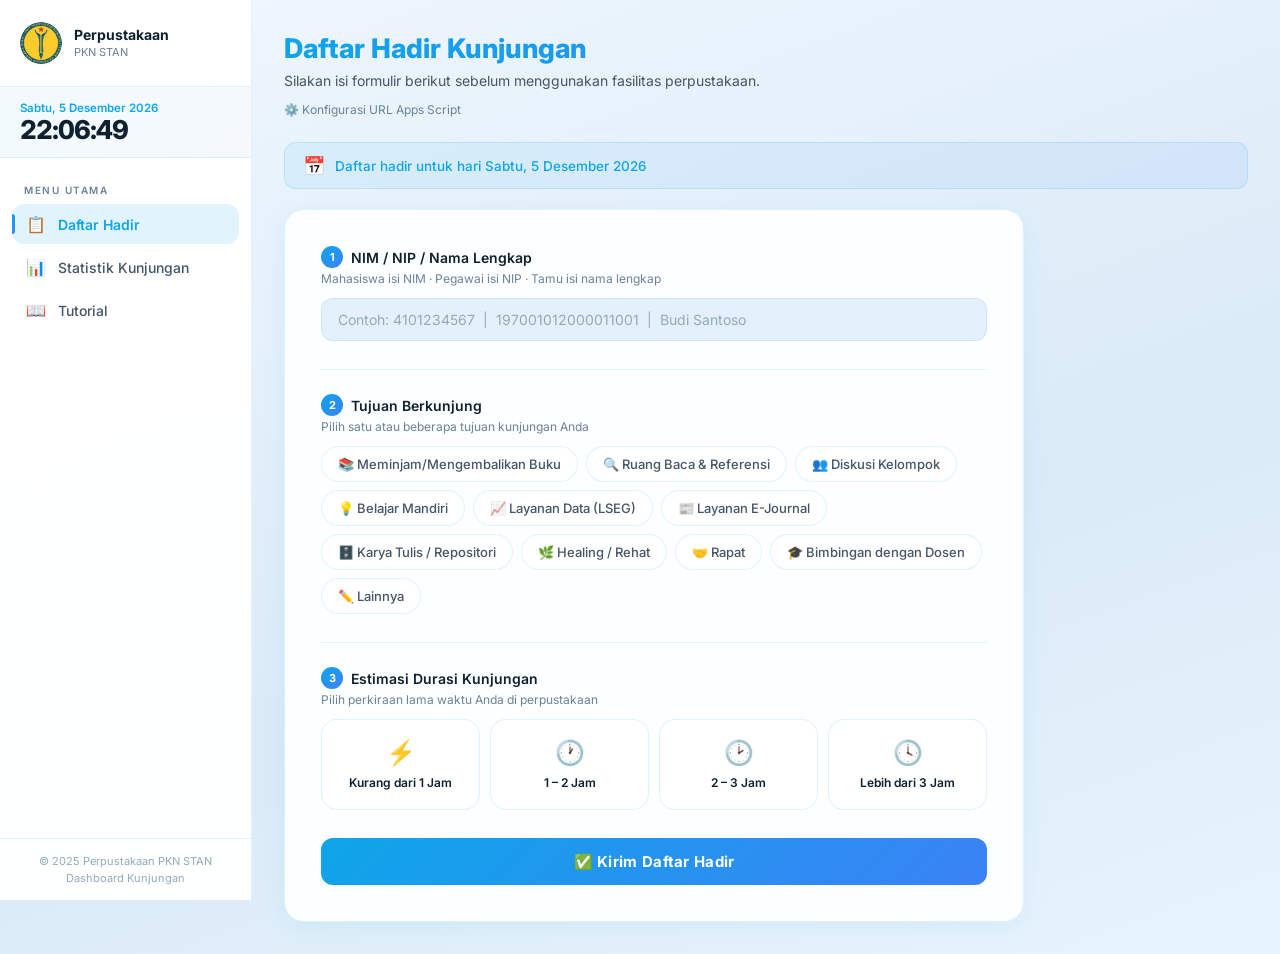
==== daftar-hadir.html @ 952fed18 "Add files via upload" ====
<!DOCTYPE html>
<html lang="id">
<head>
  <meta charset="UTF-8">
  <meta name="viewport" content="width=device-width, initial-scale=1.0">
  <meta name="description" content="Form daftar hadir kunjungan Perpustakaan PKN STAN — isi identitas dan tujuan kunjungan Anda.">
  <title>Daftar Hadir — Perpustakaan PKN STAN</title>
  <link rel="stylesheet" href="css/style.css">
  <style>
    /* Extra inline tweaks */
    .form-divider {
      border: none;
      border-top: 1px solid var(--border-color);
      margin: 0 0 24px;
    }
    .section-number {
      display: inline-flex;
      align-items: center;
      justify-content: center;
      width: 22px; height: 22px;
      background: var(--gradient-primary);
      color: white; border-radius: 50%;
      font-size: 11px; font-weight: 700;
      margin-right: 8px; flex-shrink: 0;
    }
    .form-label-row {
      display: flex;
      align-items: center;
      margin-bottom: 3px;
    }
  </style>
</head>
<body>
<div class="app-layout">

  <!-- Mobile Menu -->
  <button class="mobile-menu-btn" id="mobile-menu-btn" aria-label="Buka menu">
    <svg viewBox="0 0 24 24" width="22" height="22" stroke="currentColor" stroke-width="2" fill="none">
      <line x1="3" y1="12" x2="21" y2="12"/>
      <line x1="3" y1="6"  x2="21" y2="6"/>
      <line x1="3" y1="18" x2="21" y2="18"/>
    </svg>
  </button>
  <div class="mobile-overlay" id="mobile-overlay"></div>

  <!-- Sidebar -->
  <aside class="sidebar" id="sidebar">
    <div class="sidebar-header">
      <div class="sidebar-brand">
        <div class="brand-icon" style="background:none;box-shadow:none;padding:0;overflow:hidden;">
          <img src="logo-perpus.png" alt="Logo Perpustakaan PKN STAN" style="width:42px;height:42px;object-fit:contain;border-radius:50%;">
        </div>
        <div class="brand-text">
          <span class="brand-title">Perpustakaan</span>
          <span class="brand-subtitle">PKN STAN</span>
        </div>
      </div>
    </div>

    <!-- Live clock -->
    <div class="sidebar-datetime">
      <div class="sidebar-date" id="current-date">Memuat...</div>
      <div class="sidebar-time" id="current-time">--:--:--</div>
    </div>

    <nav class="sidebar-nav">
      <div class="nav-section-label">Menu Utama</div>
      <a href="daftar-hadir.html" class="nav-item active">
        <span class="nav-icon">📋</span>
        <span>Daftar Hadir</span>
      </a>
      <a href="statistik.html" class="nav-item">
        <span class="nav-icon">📊</span>
        <span>Statistik Kunjungan</span>
      </a>
      <a href="tutorial.html" class="nav-item">
        <span class="nav-icon">📖</span>
        <span>Tutorial</span>
      </a>
    </nav>

    <div class="sidebar-footer">
      <div class="sidebar-footer-text">
        © 2025 Perpustakaan PKN STAN<br>Dashboard Kunjungan
      </div>
    </div>
  </aside>

  <!-- Main Content -->
  <main class="main-content">

    <!-- Page Header -->
    <div class="page-header">
      <h1>Daftar Hadir Kunjungan</h1>
      <p class="page-description">Silakan isi formulir berikut sebelum menggunakan fasilitas perpustakaan.</p>
      <button onclick="toggleConfig()" id="config-toggle-btn"
        style="background:none;border:none;font-size:12px;cursor:pointer;color:var(--text-muted);
               display:inline-flex;align-items:center;gap:4px;margin-top:10px;
               font-family:'Inter',sans-serif;padding:0;transition:color 0.15s;">
        ⚙️ Konfigurasi URL Apps Script
      </button>
    </div>

    <!-- Config Panel (hidden by default) -->
    <div class="config-panel" id="config-panel" style="display:none;">
      <div class="config-title">⚙️ Konfigurasi Apps Script URL</div>
      <div class="config-input-group">
        <input type="text" id="script-url-input"
               placeholder="Tempel URL deployment Google Apps Script di sini...">
        <button class="config-btn" id="save-url-btn">Simpan & Aktifkan</button>
      </div>
      <div class="config-hint">
        Masukkan URL deployment Google Apps Script agar data daftar hadir tersimpan ke Google Sheets.
        Lihat <a href="tutorial.html">tutorial</a> untuk panduan langkah demi langkah.
      </div>
    </div>

    <!-- Alert Box -->
    <div id="alert-box" style="display:none;margin-bottom:18px;"></div>

    <!-- Date Banner -->
    <div class="date-banner" id="date-banner">
      <span style="font-size:18px;">📅</span>
      <span id="date-banner-text">Memuat tanggal...</span>
    </div>

    <!-- Form Card -->
    <div class="form-card" id="form-card">

      <!-- ── Bagian 1: Identitas ── -->
      <div class="form-section">
        <div class="form-label-row">
          <span class="section-number">1</span>
          <label class="form-label" for="nama-input" style="margin-bottom:0;">
            NIM / NIP / Nama Lengkap
          </label>
        </div>
        <span class="form-label-hint">
          Mahasiswa isi NIM · Pegawai isi NIP · Tamu isi nama lengkap
        </span>
        <input
          type="text"
          id="nama-input"
          class="form-input"
          placeholder="Contoh: 4101234567 &nbsp;|&nbsp; 197001012000011001 &nbsp;|&nbsp; Budi Santoso"
          autocomplete="off"
          spellcheck="false"
        >
        <!-- Category preview badge -->
        <div id="category-preview" style="margin-top:8px;display:none;">
          <span id="category-badge" style="
            display:inline-flex;align-items:center;gap:5px;
            padding:4px 12px;border-radius:20px;font-size:12px;font-weight:600;">
          </span>
        </div>
      </div>

      <hr class="form-divider">

      <!-- ── Bagian 2: Tujuan ── -->
      <div class="form-section">
        <div class="form-label-row">
          <span class="section-number">2</span>
          <label class="form-label" style="margin-bottom:0;">Tujuan Berkunjung</label>
        </div>
        <span class="form-label-hint">Pilih satu atau beberapa tujuan kunjungan Anda</span>

        <div class="purpose-grid" id="purpose-grid">
          <label class="purpose-chip">
            <input type="checkbox" name="tujuan" value="Meminjam/Mengembalikan Buku">
            <span>📚 Meminjam/Mengembalikan Buku</span>
          </label>
          <label class="purpose-chip">
            <input type="checkbox" name="tujuan" value="Mengunjungi Ruang Baca dan Referensi">
            <span>🔍 Ruang Baca &amp; Referensi</span>
          </label>
          <label class="purpose-chip">
            <input type="checkbox" name="tujuan" value="Diskusi Kelompok">
            <span>👥 Diskusi Kelompok</span>
          </label>
          <label class="purpose-chip">
            <input type="checkbox" name="tujuan" value="Belajar Mandiri">
            <span>💡 Belajar Mandiri</span>
          </label>
          <label class="purpose-chip">
            <input type="checkbox" name="tujuan" value="Mengakses Layanan Data (LSEG)">
            <span>📈 Layanan Data (LSEG)</span>
          </label>
          <label class="purpose-chip">
            <input type="checkbox" name="tujuan" value="Mengakses Layanan E-Journal">
            <span>📰 Layanan E-Journal</span>
          </label>
          <label class="purpose-chip">
            <input type="checkbox" name="tujuan" value="Mengakses Karya Tulis / Repositori">
            <span>🗄️ Karya Tulis / Repositori</span>
          </label>
          <label class="purpose-chip">
            <input type="checkbox" name="tujuan" value="Healing / Rehat">
            <span>🌿 Healing / Rehat</span>
          </label>
          <label class="purpose-chip">
            <input type="checkbox" name="tujuan" value="Rapat">
            <span>🤝 Rapat</span>
          </label>
          <label class="purpose-chip">
            <input type="checkbox" name="tujuan" value="Bimbingan dengan Dosen">
            <span>🎓 Bimbingan dengan Dosen</span>
          </label>
          <label class="purpose-chip">
            <input type="checkbox" name="tujuan" value="Lainnya">
            <span>✏️ Lainnya</span>
          </label>
        </div>
      </div>

      <hr class="form-divider">

      <!-- ── Bagian 3: Durasi ── -->
      <div class="form-section">
        <div class="form-label-row">
          <span class="section-number">3</span>
          <label class="form-label" style="margin-bottom:0;">Estimasi Durasi Kunjungan</label>
        </div>
        <span class="form-label-hint">Pilih perkiraan lama waktu Anda di perpustakaan</span>

        <div class="duration-grid">
          <label class="duration-card">
            <input type="radio" name="durasi" value="Kurang dari 1 jam">
            <div class="duration-card-inner">
              <div class="duration-icon">⚡</div>
              <div class="duration-label">Kurang dari 1 Jam</div>
            </div>
          </label>
          <label class="duration-card">
            <input type="radio" name="durasi" value="1-2 jam">
            <div class="duration-card-inner">
              <div class="duration-icon">🕐</div>
              <div class="duration-label">1 – 2 Jam</div>
            </div>
          </label>
          <label class="duration-card">
            <input type="radio" name="durasi" value="2-3 jam">
            <div class="duration-card-inner">
              <div class="duration-icon">🕑</div>
              <div class="duration-label">2 – 3 Jam</div>
            </div>
          </label>
          <label class="duration-card">
            <input type="radio" name="durasi" value="Lebih dari 3 jam">
            <div class="duration-card-inner">
              <div class="duration-icon">🕓</div>
              <div class="duration-label">Lebih dari 3 Jam</div>
            </div>
          </label>
        </div>
      </div>

      <!-- ── Submit ── -->
      <div class="form-section">
        <button class="submit-btn" id="submit-btn">✅ Kirim Daftar Hadir</button>
      </div>

    </div><!-- end .form-card -->
  </main>
</div>

<script src="js/daftar-hadir.js"></script>
</body>
</html>
---- css/style.css ----
/* ============================================
   Dashboard Kunjungan Perpustakaan PKN STAN
   Design System & Global Styles
   Sky Blue + Gray Theme
   ============================================ */

@import url('https://fonts.googleapis.com/css2?family=Inter:wght@300;400;500;600;700;800&display=swap');

/* ---------- CSS Variables ---------- */
:root {
  --bg-primary:    #f0f7ff;
  --bg-secondary:  #e4f0fb;
  --bg-card:       rgba(255,255,255,0.92);
  --bg-card-hover: rgba(255,255,255,0.99);
  --bg-sidebar:    rgba(255,255,255,0.97);

  --border-color: rgba(14,165,233,0.13);
  --border-glow:  rgba(14,165,233,0.40);

  --text-primary:   #0f2030;
  --text-secondary: #445566;
  --text-muted:     #6b8299;
  --text-light:     #94aab8;

  --accent-primary:   #0ea5e9;
  --accent-secondary: #3b82f6;
  --accent-cyan:      #06b6d4;
  --accent-emerald:   #059669;
  --accent-amber:     #d97706;
  --accent-rose:      #e11d48;
  --accent-purple:    #7c3aed;

  --gradient-primary: linear-gradient(135deg,#0ea5e9 0%,#3b82f6 100%);
  --gradient-cyan:    linear-gradient(135deg,#06b6d4 0%,#0ea5e9 100%);
  --gradient-emerald: linear-gradient(135deg,#059669 0%,#06b6d4 100%);
  --gradient-amber:   linear-gradient(135deg,#d97706 0%,#f59e0b 100%);
  --gradient-bg:      linear-gradient(160deg,#f0f7ff 0%,#daeaf7 60%,#e8f4fd 100%);

  --sidebar-width: 252px;
  --radius-xs:  6px;
  --radius-sm:  8px;
  --radius-md:  12px;
  --radius-lg:  16px;
  --radius-xl:  20px;
  --radius-full:50px;

  --shadow-sm:   0 2px  8px rgba(14,165,233,0.06);
  --shadow-card: 0 4px 24px rgba(14,165,233,0.08);
  --shadow-glow: 0 0  30px rgba(14,165,233,0.15);
  --shadow-hover:0 12px 36px rgba(14,165,233,0.14);

  --transition-fast: 0.15s ease;
  --transition-base: 0.30s ease;
  --transition-slow: 0.50s ease;
}

/* ---------- Reset ---------- */
*,*::before,*::after{ margin:0; padding:0; box-sizing:border-box; }
html{ scroll-behavior:smooth; font-size:16px; }
body{
  font-family:'Inter',-apple-system,BlinkMacSystemFont,'Segoe UI',sans-serif;
  background:var(--gradient-bg);
  color:var(--text-primary);
  min-height:100vh;
  -webkit-font-smoothing:antialiased;
  -moz-osx-font-smoothing:grayscale;
}
a{ color:var(--accent-primary); text-decoration:none; transition:color var(--transition-fast); }
a:hover{ color:var(--accent-secondary); }

/* ---------- Scrollbar ---------- */
::-webkit-scrollbar{ width:6px; height:6px; }
::-webkit-scrollbar-track{ background:transparent; }
::-webkit-scrollbar-thumb{ background:rgba(14,165,233,0.28); border-radius:10px; }
::-webkit-scrollbar-thumb:hover{ background:rgba(14,165,233,0.50); }

/* ---------- Layout ---------- */
.app-layout{ display:flex; min-height:100vh; }

/* ---------- Sidebar ---------- */
.sidebar{
  position:fixed; top:0; left:0;
  width:var(--sidebar-width); height:100vh;
  background:var(--bg-sidebar);
  border-right:1px solid var(--border-color);
  backdrop-filter:blur(20px);
  z-index:100;
  display:flex; flex-direction:column;
  transition:transform var(--transition-base);
  overflow-y:auto;
}

.sidebar-header{ padding:22px 20px; border-bottom:1px solid var(--border-color); }

.sidebar-brand{ display:flex; align-items:center; gap:12px; }
.brand-icon{
  width:42px; height:42px; border-radius:var(--radius-md);
  background:var(--gradient-primary);
  display:flex; align-items:center; justify-content:center;
  font-size:20px; flex-shrink:0;
  box-shadow:0 4px 12px rgba(14,165,233,0.35);
}
.brand-text{ display:flex; flex-direction:column; }
.brand-title{ font-size:14px; font-weight:700; color:var(--text-primary); line-height:1.2; }
.brand-subtitle{ font-size:11px; color:var(--text-muted); margin-top:2px; }

/* Sidebar live clock */
.sidebar-datetime{
  padding:14px 20px;
  border-bottom:1px solid var(--border-color);
  background:linear-gradient(135deg,rgba(14,165,233,0.05) 0%,rgba(59,130,246,0.05) 100%);
}
.sidebar-date{ font-size:11.5px; font-weight:600; color:var(--accent-primary); margin-bottom:2px; }
.sidebar-time{
  font-size:26px; font-weight:800; color:var(--text-primary);
  letter-spacing:-1px; line-height:1;
  font-variant-numeric:tabular-nums;
}

/* Nav */
.sidebar-nav{ flex:1; padding:14px 12px; }
.nav-section-label{
  font-size:10px; font-weight:600; text-transform:uppercase;
  letter-spacing:1.5px; color:var(--text-muted); padding:12px 12px 8px;
}
.nav-item{
  display:flex; align-items:center; gap:12px;
  padding:10px 14px; border-radius:var(--radius-md);
  color:var(--text-secondary); font-size:14px; font-weight:500;
  transition:all var(--transition-fast); cursor:pointer;
  margin-bottom:3px; position:relative; text-decoration:none;
}
.nav-item:hover{ background:rgba(14,165,233,0.07); color:var(--accent-primary); }
.nav-item.active{
  background:rgba(14,165,233,0.12);
  color:var(--accent-primary); font-weight:600;
}
.nav-item.active::before{
  content:''; position:absolute; left:0; top:50%;
  transform:translateY(-50%); width:3px; height:20px;
  background:var(--gradient-primary); border-radius:0 4px 4px 0;
}
.nav-icon{ width:20px; height:20px; display:flex; align-items:center; justify-content:center; font-size:16px; flex-shrink:0; }

/* Footer */
.sidebar-footer{ padding:14px 20px; border-top:1px solid var(--border-color); }
.sidebar-footer-text{ font-size:11px; color:var(--text-light); text-align:center; line-height:1.5; }

/* ---------- Mobile Menu ---------- */
.mobile-menu-btn{
  display:none; position:fixed; top:16px; left:16px; z-index:200;
  width:44px; height:44px; border-radius:var(--radius-md);
  background:var(--bg-card); backdrop-filter:blur(20px);
  border:1px solid var(--border-color); color:var(--text-primary);
  cursor:pointer; align-items:center; justify-content:center;
}
.mobile-overlay{
  display:none; position:fixed; inset:0;
  background:rgba(0,0,0,0.48); z-index:99; backdrop-filter:blur(2px);
}

/* ---------- Main Content ---------- */
.main-content{
  flex:1; margin-left:var(--sidebar-width);
  padding:32px; min-height:100vh;
  transition:margin-left var(--transition-base);
}

/* ---------- Page Header ---------- */
.page-header{ margin-bottom:24px; animation:fadeInUp 0.5s ease both; }
.page-header h1{
  font-size:27px; font-weight:800;
  background:var(--gradient-primary);
  -webkit-background-clip:text; -webkit-text-fill-color:transparent; background-clip:text;
  margin-bottom:5px;
}
.page-description{ font-size:14px; color:var(--text-secondary); line-height:1.6; }

/* ---------- Stat Cards ---------- */
.stats-grid{
  display:grid; grid-template-columns:repeat(auto-fit,minmax(210px,1fr));
  gap:16px; margin-bottom:24px;
}
.stat-card{
  background:var(--bg-card); border:1px solid var(--border-color);
  border-radius:var(--radius-lg); padding:22px;
  position:relative; overflow:hidden;
  transition:all var(--transition-base);
  animation:fadeInUp 0.5s ease both;
}
.stat-card::before{
  content:''; position:absolute; top:0; left:0; right:0; height:3px;
  background:var(--gradient-primary); opacity:0; transition:opacity var(--transition-base);
}
.stat-card:hover{ transform:translateY(-4px); border-color:var(--border-glow); box-shadow:var(--shadow-glow); }
.stat-card:hover::before{ opacity:1; }
.stat-header{ display:flex; align-items:center; justify-content:space-between; margin-bottom:14px; }
.stat-icon{
  width:44px; height:44px; border-radius:var(--radius-md);
  display:flex; align-items:center; justify-content:center; font-size:20px;
}
.stat-icon.sky     { background:rgba(14,165,233,0.12); }
.stat-icon.blue    { background:rgba(59,130,246,0.12); }
.stat-icon.emerald { background:rgba(5,150,105,0.12); }
.stat-icon.amber   { background:rgba(217,119,6,0.12); }
.stat-icon.rose    { background:rgba(225,29,72,0.12); }
.stat-icon.purple  { background:rgba(124,58,237,0.12); }
.stat-value{ font-size:32px; font-weight:800; line-height:1; margin-bottom:5px; color:var(--text-primary); }
.stat-label{ font-size:13px; color:var(--text-secondary); font-weight:500; }

/* ---------- Period Tabs ---------- */
.period-tabs{
  display:flex; gap:4px; margin-bottom:20px;
  background:rgba(14,165,233,0.06); padding:4px;
  border-radius:var(--radius-md); width:fit-content;
  animation:fadeInUp 0.4s ease both;
}
.period-tab{
  padding:8px 20px; border-radius:var(--radius-sm);
  font-size:13px; font-weight:500; color:var(--text-muted);
  cursor:pointer; transition:all var(--transition-fast);
  border:none; background:none; font-family:'Inter',sans-serif;
}
.period-tab:hover{ color:var(--accent-primary); }
.period-tab.active{
  background:white; color:var(--accent-primary); font-weight:600;
  box-shadow:0 2px 10px rgba(14,165,233,0.15);
}

/* ---------- Charts ---------- */
.charts-grid{
  display:grid; grid-template-columns:repeat(2,1fr);
  gap:20px; margin-bottom:24px;
}
.charts-grid.single{ grid-template-columns:1fr; }
.chart-card.full-width{ grid-column:1/-1; }
.chart-card{
  background:var(--bg-card); border:1px solid var(--border-color);
  border-radius:var(--radius-lg); padding:24px;
  transition:border-color var(--transition-base);
  animation:fadeInUp 0.5s ease both;
}
.chart-card:hover{ border-color:var(--border-glow); }
.chart-header{
  display:flex; align-items:flex-start; justify-content:space-between;
  margin-bottom:18px; gap:12px;
}
.chart-title{ font-size:15px; font-weight:700; color:var(--text-primary); }
.chart-subtitle{ font-size:12px; color:var(--text-muted); margin-top:2px; }
.chart-container{ position:relative; width:100%; min-height:260px; }

/* Refresh button in chart header */
.refresh-btn{
  padding:6px 14px; border-radius:var(--radius-sm);
  border:1px solid var(--border-color);
  background:transparent; color:var(--text-muted);
  font-size:12px; font-weight:500; cursor:pointer;
  font-family:'Inter',sans-serif; transition:all var(--transition-fast);
  display:flex; align-items:center; gap:5px; white-space:nowrap;
}
.refresh-btn:hover{ border-color:var(--accent-primary); color:var(--accent-primary); background:rgba(14,165,233,0.05); }

/* ---------- Config Panel ---------- */
.config-panel{
  background:var(--bg-card); border:1px solid var(--border-color);
  border-radius:var(--radius-lg); padding:20px 24px; margin-bottom:20px;
  animation:fadeInDown 0.3s ease;
}
.config-title{
  font-size:14px; font-weight:600; margin-bottom:12px;
  display:flex; align-items:center; gap:8px; color:var(--text-primary);
}
.config-input-group{ display:flex; gap:8px; }
.config-panel input[type="text"]{
  flex:1; background:var(--bg-secondary);
  border:1.5px solid var(--border-color); border-radius:var(--radius-sm);
  padding:10px 14px; color:var(--text-primary);
  font-size:13px; font-family:'Inter',sans-serif; outline:none;
  transition:border-color var(--transition-fast);
}
.config-panel input[type="text"]:focus{ border-color:var(--accent-primary); }
.config-btn{
  padding:10px 20px; background:var(--gradient-primary);
  border:none; border-radius:var(--radius-sm); color:white;
  font-size:13px; font-weight:600; cursor:pointer; white-space:nowrap;
  font-family:'Inter',sans-serif;
  transition:transform var(--transition-fast),box-shadow var(--transition-fast);
}
.config-btn:hover{ transform:translateY(-1px); box-shadow:0 4px 15px rgba(14,165,233,0.4); }
.config-hint{ font-size:11.5px; color:var(--text-muted); margin-top:8px; }

/* ---------- Form Styles ---------- */
.form-card{
  background:var(--bg-card); border:1px solid var(--border-color);
  border-radius:var(--radius-xl); padding:36px;
  max-width:740px; box-shadow:var(--shadow-card);
  animation:fadeInUp 0.6s ease both;
}
.form-section{ margin-bottom:28px; }
.form-section:last-child{ margin-bottom:0; }
.form-label{ font-size:14px; font-weight:600; color:var(--text-primary); margin-bottom:3px; display:block; }
.form-label-hint{ font-size:12px; color:var(--text-muted); font-weight:400; margin-bottom:12px; display:block; }
.form-input{
  width:100%; background:var(--bg-secondary);
  border:1.5px solid var(--border-color); border-radius:var(--radius-md);
  padding:12px 16px; font-size:14px; font-family:'Inter',sans-serif;
  color:var(--text-primary); outline:none;
  transition:all var(--transition-fast);
}
.form-input:focus{
  border-color:var(--accent-primary); background:white;
  box-shadow:0 0 0 3px rgba(14,165,233,0.10);
}
.form-input::placeholder{ color:var(--text-light); }

/* Purpose chips */
.purpose-grid{ display:flex; flex-wrap:wrap; gap:8px; }
.purpose-chip{ cursor:pointer; }
.purpose-chip input[type="checkbox"]{ display:none; }
.purpose-chip span{
  display:inline-flex; align-items:center; gap:6px;
  padding:9px 16px; border:1.5px solid var(--border-color);
  border-radius:var(--radius-full);
  font-size:13px; font-weight:500; color:var(--text-secondary);
  background:white; cursor:pointer;
  transition:all var(--transition-fast); user-select:none;
}
.purpose-chip:hover span{ border-color:var(--accent-primary); color:var(--accent-primary); background:rgba(14,165,233,0.05); }
.purpose-chip input:checked + span{
  background:var(--gradient-primary); color:white;
  border-color:transparent; box-shadow:0 3px 12px rgba(14,165,233,0.30);
  font-weight:600;
}

/* Duration cards */
.duration-grid{ display:grid; grid-template-columns:repeat(4,1fr); gap:10px; }
.duration-card{ cursor:pointer; }
.duration-card input[type="radio"]{ display:none; }
.duration-card-inner{
  display:flex; flex-direction:column; align-items:center; justify-content:center;
  gap:8px; padding:18px 8px; border:1.5px solid var(--border-color);
  border-radius:var(--radius-lg); background:white;
  transition:all var(--transition-fast); cursor:pointer; text-align:center;
}
.duration-card:hover .duration-card-inner{ border-color:var(--accent-primary); background:rgba(14,165,233,0.04); }
.duration-card input:checked + .duration-card-inner{
  border-color:var(--accent-primary); background:rgba(14,165,233,0.08);
  box-shadow:0 0 0 2.5px rgba(14,165,233,0.20);
}
.duration-icon{ font-size:24px; }
.duration-label{ font-size:12px; font-weight:600; color:var(--text-primary); line-height:1.3; }
.duration-card input:checked + .duration-card-inner .duration-label{ color:var(--accent-primary); }

/* Submit */
.submit-btn{
  width:100%; padding:14px 24px; background:var(--gradient-primary);
  border:none; border-radius:var(--radius-md); color:white;
  font-size:15px; font-weight:700; cursor:pointer;
  font-family:'Inter',sans-serif; letter-spacing:0.3px;
  transition:transform var(--transition-fast),box-shadow var(--transition-fast);
}
.submit-btn:hover:not(:disabled){ transform:translateY(-2px); box-shadow:0 6px 24px rgba(14,165,233,0.40); }
.submit-btn:disabled{ opacity:0.60; cursor:not-allowed; }

/* Alerts */
.alert-box{
  padding:14px 18px; border-radius:var(--radius-md);
  font-size:13.5px; font-weight:500;
  display:flex; align-items:flex-start; gap:10px;
  animation:fadeInDown 0.3s ease;
}
.alert-box.success{
  background:rgba(5,150,105,0.09); border:1.5px solid rgba(5,150,105,0.25); color:#047857;
}
.alert-box.error{
  background:rgba(225,29,72,0.08); border:1.5px solid rgba(225,29,72,0.20); color:#be123c;
}

/* Date banner */
.date-banner{
  background:linear-gradient(135deg,rgba(14,165,233,0.08) 0%,rgba(59,130,246,0.08) 100%);
  border:1px solid rgba(14,165,233,0.15); border-radius:var(--radius-md);
  padding:12px 18px; margin-bottom:20px;
  display:flex; align-items:center; gap:10px;
  font-size:13.5px; color:var(--accent-primary); font-weight:500;
  animation:fadeInDown 0.4s ease both;
}

/* ---------- Loading & Empty ---------- */
.loading-spinner{
  display:flex; flex-direction:column; align-items:center;
  justify-content:center; padding:60px 20px;
  color:var(--text-muted); gap:16px; font-size:14px;
}
.spinner{
  width:36px; height:36px; border:3px solid var(--border-color);
  border-top-color:var(--accent-primary); border-radius:50%;
  animation:spin 0.8s linear infinite;
}
.empty-state{
  display:flex; flex-direction:column; align-items:center;
  justify-content:center; padding:64px 20px; text-align:center;
}
.empty-icon{ font-size:52px; margin-bottom:16px; opacity:0.32; }
.empty-title{ font-size:16px; font-weight:600; color:var(--text-primary); margin-bottom:8px; }
.empty-desc{ font-size:13px; color:var(--text-muted); max-width:380px; line-height:1.6; }

/* ---------- Tutorial Styles ---------- */
.tutorial-card{
  background:var(--bg-card); border:1px solid var(--border-color);
  border-radius:var(--radius-lg); padding:28px 32px; margin-bottom:20px;
  animation:fadeInUp 0.5s ease both;
}
.tutorial-card h2{
  font-size:17px; font-weight:700; color:var(--text-primary);
  margin-bottom:18px; display:flex; align-items:center; gap:10px;
  padding-bottom:14px; border-bottom:1px solid var(--border-color);
}
.tutorial-step{
  display:flex; gap:16px; margin-bottom:20px;
  padding-bottom:20px; border-bottom:1px dashed var(--border-color);
}
.tutorial-step:last-child{ margin-bottom:0; padding-bottom:0; border-bottom:none; }
.step-num{
  width:30px; height:30px; border-radius:50%;
  background:var(--gradient-primary); color:white;
  font-size:13px; font-weight:700;
  display:flex; align-items:center; justify-content:center;
  flex-shrink:0; margin-top:1px;
  box-shadow:0 3px 8px rgba(14,165,233,0.30);
}
.step-body h3{ font-size:14px; font-weight:600; color:var(--text-primary); margin-bottom:6px; }
.step-body p{ font-size:13.5px; color:var(--text-secondary); line-height:1.65; }
.step-body ul{ padding-left:18px; margin-top:6px; }
.step-body ul li{ font-size:13.5px; color:var(--text-secondary); line-height:1.65; margin-bottom:4px; }
.code-inline{
  background:var(--bg-secondary); padding:2px 7px; border-radius:4px;
  font-size:12px; font-family:'Courier New',monospace; color:var(--accent-secondary);
}
.code-block{
  background:#1e293b; border-radius:var(--radius-md);
  padding:16px 20px; margin-top:12px;
  font-size:12.5px; font-family:'Courier New',monospace; color:#e2e8f0;
  overflow-x:auto; line-height:1.7; white-space:pre;
}
.tip-box{
  background:rgba(14,165,233,0.07); border:1px solid rgba(14,165,233,0.20);
  border-left:4px solid var(--accent-primary);
  border-radius:var(--radius-sm); padding:12px 16px;
  font-size:13px; color:var(--text-secondary); margin-top:12px; line-height:1.6;
}
.tip-box strong{ color:var(--accent-primary); }

/* ---------- Animations ---------- */
@keyframes fadeInUp{
  from{ opacity:0; transform:translateY(16px); }
  to  { opacity:1; transform:translateY(0);    }
}
@keyframes fadeInDown{
  from{ opacity:0; transform:translateY(-8px); }
  to  { opacity:1; transform:translateY(0);   }
}
@keyframes fadeIn{ from{ opacity:0; } to{ opacity:1; } }
@keyframes spin{ to{ transform:rotate(360deg); } }

/* Stagger delays */
.stat-card:nth-child(1){ animation-delay:0s;    }
.stat-card:nth-child(2){ animation-delay:0.08s; }
.stat-card:nth-child(3){ animation-delay:0.16s; }
.stat-card:nth-child(4){ animation-delay:0.24s; }
.chart-card:nth-child(1){ animation-delay:0.10s; }
.chart-card:nth-child(2){ animation-delay:0.20s; }
.chart-card:nth-child(3){ animation-delay:0.30s; }
.chart-card:nth-child(4){ animation-delay:0.40s; }

/* ---------- Responsive ---------- */
@media (max-width:1024px){
  .charts-grid{ grid-template-columns:1fr; }
  .stats-grid{ grid-template-columns:repeat(2,1fr); }
  .duration-grid{ grid-template-columns:repeat(2,1fr); }
}
@media (max-width:768px){
  .mobile-menu-btn{ display:flex; }
  .sidebar{ transform:translateX(-100%); }
  .sidebar.open{ transform:translateX(0); }
  .mobile-overlay.visible{ display:block; }
  .main-content{ margin-left:0; padding:80px 16px 32px; }
  .stats-grid{ grid-template-columns:repeat(2,1fr); }
  .page-header h1{ font-size:22px; }
  .form-card{ padding:24px 18px; }
  .purpose-grid{ gap:6px; }
  .purpose-chip span{ padding:8px 12px; font-size:12.5px; }
  .tutorial-card{ padding:22px 18px; }
}
@media (max-width:480px){
  .main-content{ padding:72px 12px 24px; }
  .stats-grid{ grid-template-columns:1fr; }
  .duration-grid{ grid-template-columns:repeat(2,1fr); }
}
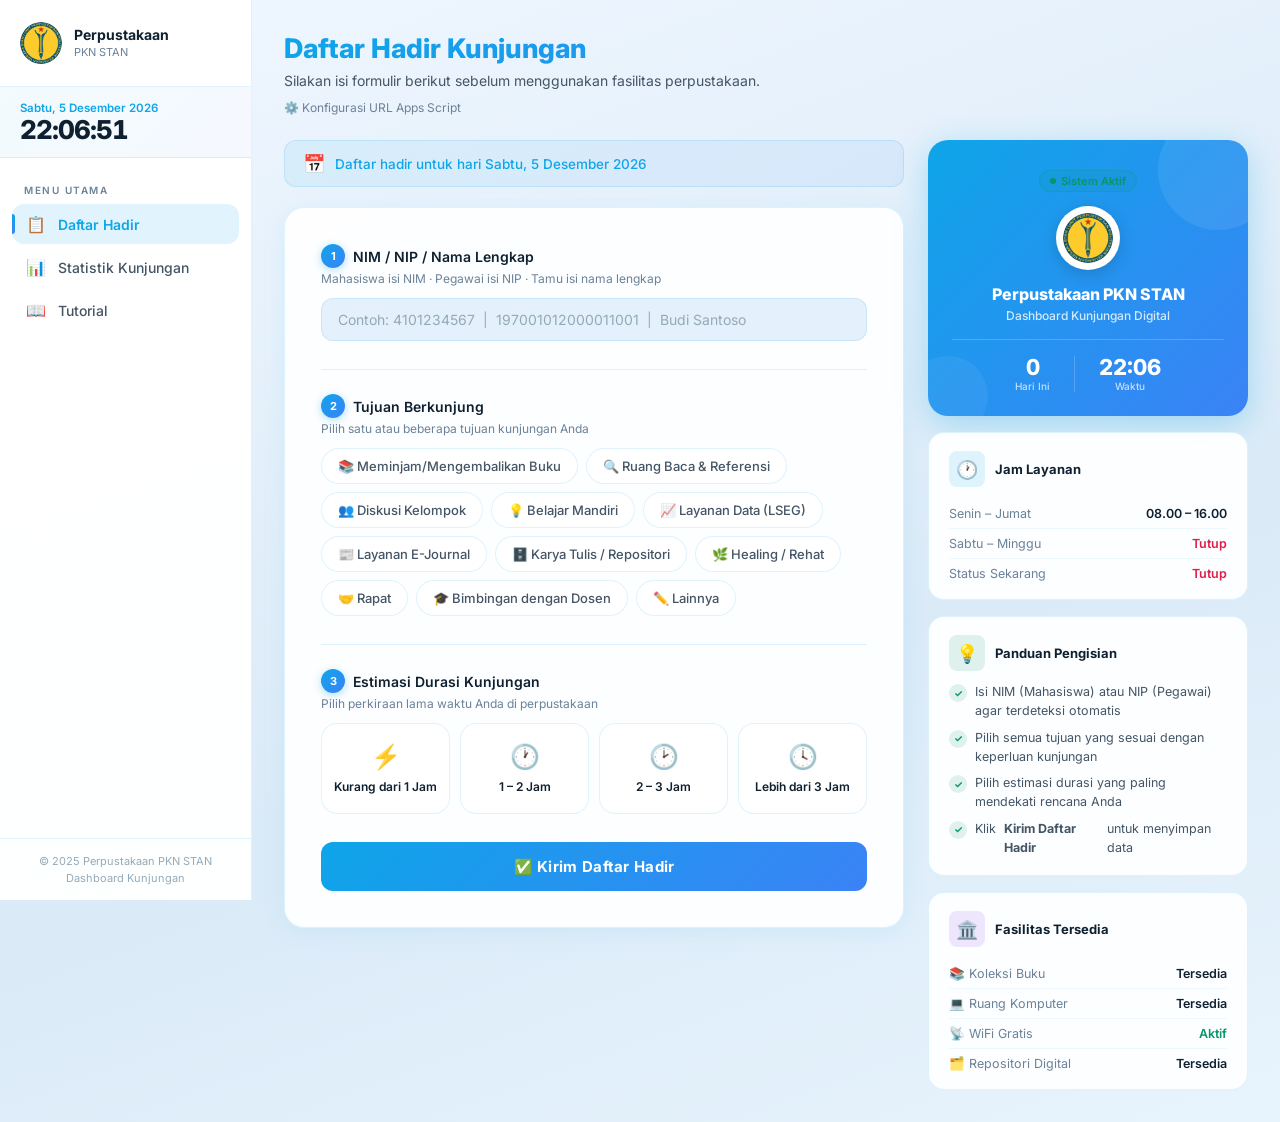
==== commit 0948077a: "Add files via upload" ====
--- a/daftar-hadir.html
+++ b/daftar-hadir.html
@@ -7,7 +7,7 @@
   <title>Daftar Hadir — Perpustakaan PKN STAN</title>
   <link rel="stylesheet" href="css/style.css">
   <style>
-    /* Extra inline tweaks */
+    /* ── Daftar Hadir Page Extra Styles ── */
     .form-divider {
       border: none;
       border-top: 1px solid var(--border-color);
@@ -17,16 +17,170 @@
       display: inline-flex;
       align-items: center;
       justify-content: center;
-      width: 22px; height: 22px;
+      width: 24px; height: 24px;
       background: var(--gradient-primary);
       color: white; border-radius: 50%;
       font-size: 11px; font-weight: 700;
       margin-right: 8px; flex-shrink: 0;
+      box-shadow: 0 2px 8px rgba(14,165,233,0.35);
     }
     .form-label-row {
       display: flex;
       align-items: center;
       margin-bottom: 3px;
+    }
+
+    /* ── Two-column layout ── */
+    .form-layout {
+      display: grid;
+      grid-template-columns: 1fr 320px;
+      gap: 24px;
+      align-items: start;
+    }
+    .form-col { display: flex; flex-direction: column; gap: 0; }
+    .aside-col { display: flex; flex-direction: column; gap: 16px; position: sticky; top: 24px; }
+
+    /* ── Aside: Welcome Card ── */
+    .aside-welcome {
+      background: var(--gradient-primary);
+      border-radius: var(--radius-xl);
+      padding: 28px 24px 24px;
+      text-align: center;
+      color: white;
+      position: relative;
+      overflow: hidden;
+      animation: fadeInUp 0.5s ease both;
+      box-shadow: 0 8px 32px rgba(14,165,233,0.30);
+    }
+    .aside-welcome::before {
+      content: '';
+      position: absolute; top: -30px; right: -30px;
+      width: 120px; height: 120px;
+      background: rgba(255,255,255,0.08);
+      border-radius: 50%;
+    }
+    .aside-welcome::after {
+      content: '';
+      position: absolute; bottom: -20px; left: -20px;
+      width: 80px; height: 80px;
+      background: rgba(255,255,255,0.06);
+      border-radius: 50%;
+    }
+    .aside-logo {
+      width: 64px; height: 64px;
+      border-radius: 50%;
+      border: 3px solid rgba(255,255,255,0.35);
+      object-fit: contain;
+      margin: 0 auto 14px;
+      display: block;
+      background: white;
+      padding: 4px;
+      position: relative; z-index: 1;
+      box-shadow: 0 4px 16px rgba(0,0,0,0.15);
+    }
+    .aside-welcome-title {
+      font-size: 16px; font-weight: 800;
+      color: white; margin-bottom: 4px;
+      position: relative; z-index: 1;
+    }
+    .aside-welcome-sub {
+      font-size: 12px; color: rgba(255,255,255,0.80);
+      font-weight: 500; position: relative; z-index: 1;
+      margin-bottom: 16px;
+    }
+    .aside-welcome-divider {
+      border: none; border-top: 1px solid rgba(255,255,255,0.20);
+      margin: 0 0 16px; position: relative; z-index: 1;
+    }
+    .aside-stat-row {
+      display: flex; justify-content: center; gap: 24px;
+      position: relative; z-index: 1;
+    }
+    .aside-stat-item { text-align: center; }
+    .aside-stat-num {
+      font-size: 22px; font-weight: 800; color: white;
+      line-height: 1; margin-bottom: 2px;
+      font-variant-numeric: tabular-nums;
+    }
+    .aside-stat-lbl { font-size: 10px; color: rgba(255,255,255,0.72); font-weight: 500; }
+
+    /* ── Aside: Info Cards ── */
+    .aside-card {
+      background: var(--bg-card);
+      border: 1px solid var(--border-color);
+      border-radius: var(--radius-lg);
+      padding: 18px 20px;
+      animation: fadeInUp 0.5s ease both;
+      transition: border-color var(--transition-fast), box-shadow var(--transition-fast);
+    }
+    .aside-card:hover { border-color: var(--border-glow); box-shadow: var(--shadow-sm); }
+    .aside-card-header {
+      display: flex; align-items: center; gap: 10px;
+      margin-bottom: 12px;
+    }
+    .aside-card-icon {
+      width: 36px; height: 36px;
+      border-radius: var(--radius-sm);
+      display: flex; align-items: center; justify-content: center;
+      font-size: 18px; flex-shrink: 0;
+    }
+    .aside-card-icon.sky    { background: rgba(14,165,233,0.12); }
+    .aside-card-icon.emerald{ background: rgba(5,150,105,0.12); }
+    .aside-card-icon.amber  { background: rgba(217,119,6,0.12); }
+    .aside-card-icon.purple { background: rgba(124,58,237,0.12); }
+    .aside-card-title { font-size: 13px; font-weight: 700; color: var(--text-primary); }
+
+    .aside-info-row {
+      display: flex; align-items: center; justify-content: space-between;
+      padding: 7px 0;
+      border-bottom: 1px solid rgba(14,165,233,0.07);
+      font-size: 12.5px;
+    }
+    .aside-info-row:last-child { border-bottom: none; padding-bottom: 0; }
+    .aside-info-row .lbl { color: var(--text-muted); }
+    .aside-info-row .val { font-weight: 600; color: var(--text-primary); }
+    .aside-info-row .val.open { color: var(--accent-emerald); }
+    .aside-info-row .val.closed { color: var(--accent-rose); }
+
+    .aside-tip-list { list-style: none; display: flex; flex-direction: column; gap: 8px; }
+    .aside-tip-list li {
+      display: flex; align-items: flex-start; gap: 8px;
+      font-size: 12.5px; color: var(--text-secondary); line-height: 1.5;
+    }
+    .aside-tip-list li::before {
+      content: '✓';
+      width: 18px; height: 18px; border-radius: 50%;
+      background: rgba(5,150,105,0.12); color: var(--accent-emerald);
+      font-size: 10px; font-weight: 700;
+      display: flex; align-items: center; justify-content: center;
+      flex-shrink: 0; margin-top: 1px;
+    }
+
+    /* ── Aside: Live Badge ── */
+    .live-badge {
+      display: inline-flex; align-items: center; gap: 5px;
+      background: rgba(5,150,105,0.10); border: 1px solid rgba(5,150,105,0.20);
+      border-radius: var(--radius-full); padding: 3px 10px;
+      font-size: 11px; font-weight: 600; color: var(--accent-emerald);
+      position: relative; z-index: 1;
+      margin-bottom: 14px;
+    }
+    .live-dot {
+      width: 6px; height: 6px; background: var(--accent-emerald);
+      border-radius: 50%; animation: pulse-dot 1.5s ease infinite;
+    }
+    @keyframes pulse-dot {
+      0%, 100% { opacity: 1; transform: scale(1); }
+      50%       { opacity: 0.4; transform: scale(0.7); }
+    }
+
+    /* ── Responsive ── */
+    @media (max-width: 1100px) {
+      .form-layout { grid-template-columns: 1fr 280px; }
+    }
+    @media (max-width: 860px) {
+      .form-layout { grid-template-columns: 1fr; }
+      .aside-col { position: static; }
     }
   </style>
 </head>
@@ -95,19 +249,19 @@
       <p class="page-description">Silakan isi formulir berikut sebelum menggunakan fasilitas perpustakaan.</p>
       <button onclick="toggleConfig()" id="config-toggle-btn"
         style="background:none;border:none;font-size:12px;cursor:pointer;color:var(--text-muted);
-               display:inline-flex;align-items:center;gap:4px;margin-top:10px;
+               display:inline-flex;align-items:center;gap:4px;margin-top:8px;
                font-family:'Inter',sans-serif;padding:0;transition:color 0.15s;">
         ⚙️ Konfigurasi URL Apps Script
       </button>
     </div>
 
-    <!-- Config Panel (hidden by default) -->
+    <!-- Config Panel -->
     <div class="config-panel" id="config-panel" style="display:none;">
       <div class="config-title">⚙️ Konfigurasi Apps Script URL</div>
       <div class="config-input-group">
         <input type="text" id="script-url-input"
                placeholder="Tempel URL deployment Google Apps Script di sini...">
-        <button class="config-btn" id="save-url-btn">Simpan & Aktifkan</button>
+        <button class="config-btn" id="save-url-btn">Simpan &amp; Aktifkan</button>
       </div>
       <div class="config-hint">
         Masukkan URL deployment Google Apps Script agar data daftar hadir tersimpan ke Google Sheets.
@@ -118,152 +272,285 @@
     <!-- Alert Box -->
     <div id="alert-box" style="display:none;margin-bottom:18px;"></div>
 
-    <!-- Date Banner -->
-    <div class="date-banner" id="date-banner">
-      <span style="font-size:18px;">📅</span>
-      <span id="date-banner-text">Memuat tanggal...</span>
-    </div>
-
-    <!-- Form Card -->
-    <div class="form-card" id="form-card">
-
-      <!-- ── Bagian 1: Identitas ── -->
-      <div class="form-section">
-        <div class="form-label-row">
-          <span class="section-number">1</span>
-          <label class="form-label" for="nama-input" style="margin-bottom:0;">
-            NIM / NIP / Nama Lengkap
-          </label>
-        </div>
-        <span class="form-label-hint">
-          Mahasiswa isi NIM · Pegawai isi NIP · Tamu isi nama lengkap
-        </span>
-        <input
-          type="text"
-          id="nama-input"
-          class="form-input"
-          placeholder="Contoh: 4101234567 &nbsp;|&nbsp; 197001012000011001 &nbsp;|&nbsp; Budi Santoso"
-          autocomplete="off"
-          spellcheck="false"
-        >
-        <!-- Category preview badge -->
-        <div id="category-preview" style="margin-top:8px;display:none;">
-          <span id="category-badge" style="
-            display:inline-flex;align-items:center;gap:5px;
-            padding:4px 12px;border-radius:20px;font-size:12px;font-weight:600;">
-          </span>
-        </div>
-      </div>
-
-      <hr class="form-divider">
-
-      <!-- ── Bagian 2: Tujuan ── -->
-      <div class="form-section">
-        <div class="form-label-row">
-          <span class="section-number">2</span>
-          <label class="form-label" style="margin-bottom:0;">Tujuan Berkunjung</label>
-        </div>
-        <span class="form-label-hint">Pilih satu atau beberapa tujuan kunjungan Anda</span>
-
-        <div class="purpose-grid" id="purpose-grid">
-          <label class="purpose-chip">
-            <input type="checkbox" name="tujuan" value="Meminjam/Mengembalikan Buku">
-            <span>📚 Meminjam/Mengembalikan Buku</span>
-          </label>
-          <label class="purpose-chip">
-            <input type="checkbox" name="tujuan" value="Mengunjungi Ruang Baca dan Referensi">
-            <span>🔍 Ruang Baca &amp; Referensi</span>
-          </label>
-          <label class="purpose-chip">
-            <input type="checkbox" name="tujuan" value="Diskusi Kelompok">
-            <span>👥 Diskusi Kelompok</span>
-          </label>
-          <label class="purpose-chip">
-            <input type="checkbox" name="tujuan" value="Belajar Mandiri">
-            <span>💡 Belajar Mandiri</span>
-          </label>
-          <label class="purpose-chip">
-            <input type="checkbox" name="tujuan" value="Mengakses Layanan Data (LSEG)">
-            <span>📈 Layanan Data (LSEG)</span>
-          </label>
-          <label class="purpose-chip">
-            <input type="checkbox" name="tujuan" value="Mengakses Layanan E-Journal">
-            <span>📰 Layanan E-Journal</span>
-          </label>
-          <label class="purpose-chip">
-            <input type="checkbox" name="tujuan" value="Mengakses Karya Tulis / Repositori">
-            <span>🗄️ Karya Tulis / Repositori</span>
-          </label>
-          <label class="purpose-chip">
-            <input type="checkbox" name="tujuan" value="Healing / Rehat">
-            <span>🌿 Healing / Rehat</span>
-          </label>
-          <label class="purpose-chip">
-            <input type="checkbox" name="tujuan" value="Rapat">
-            <span>🤝 Rapat</span>
-          </label>
-          <label class="purpose-chip">
-            <input type="checkbox" name="tujuan" value="Bimbingan dengan Dosen">
-            <span>🎓 Bimbingan dengan Dosen</span>
-          </label>
-          <label class="purpose-chip">
-            <input type="checkbox" name="tujuan" value="Lainnya">
-            <span>✏️ Lainnya</span>
-          </label>
-        </div>
-      </div>
-
-      <hr class="form-divider">
-
-      <!-- ── Bagian 3: Durasi ── -->
-      <div class="form-section">
-        <div class="form-label-row">
-          <span class="section-number">3</span>
-          <label class="form-label" style="margin-bottom:0;">Estimasi Durasi Kunjungan</label>
-        </div>
-        <span class="form-label-hint">Pilih perkiraan lama waktu Anda di perpustakaan</span>
-
-        <div class="duration-grid">
-          <label class="duration-card">
-            <input type="radio" name="durasi" value="Kurang dari 1 jam">
-            <div class="duration-card-inner">
-              <div class="duration-icon">⚡</div>
-              <div class="duration-label">Kurang dari 1 Jam</div>
-            </div>
-          </label>
-          <label class="duration-card">
-            <input type="radio" name="durasi" value="1-2 jam">
-            <div class="duration-card-inner">
-              <div class="duration-icon">🕐</div>
-              <div class="duration-label">1 – 2 Jam</div>
-            </div>
-          </label>
-          <label class="duration-card">
-            <input type="radio" name="durasi" value="2-3 jam">
-            <div class="duration-card-inner">
-              <div class="duration-icon">🕑</div>
-              <div class="duration-label">2 – 3 Jam</div>
-            </div>
-          </label>
-          <label class="duration-card">
-            <input type="radio" name="durasi" value="Lebih dari 3 jam">
-            <div class="duration-card-inner">
-              <div class="duration-icon">🕓</div>
-              <div class="duration-label">Lebih dari 3 Jam</div>
-            </div>
-          </label>
-        </div>
-      </div>
-
-      <!-- ── Submit ── -->
-      <div class="form-section">
-        <button class="submit-btn" id="submit-btn">✅ Kirim Daftar Hadir</button>
-      </div>
-
-    </div><!-- end .form-card -->
+    <!-- ── Two-column layout ── -->
+    <div class="form-layout">
+
+      <!-- LEFT: Form Column -->
+      <div class="form-col">
+
+        <!-- Date Banner -->
+        <div class="date-banner" id="date-banner" style="margin-bottom:20px;">
+          <span style="font-size:18px;">📅</span>
+          <span id="date-banner-text">Memuat tanggal...</span>
+        </div>
+
+        <!-- Form Card -->
+        <div class="form-card" id="form-card">
+
+          <!-- ── Bagian 1: Identitas ── -->
+          <div class="form-section">
+            <div class="form-label-row">
+              <span class="section-number">1</span>
+              <label class="form-label" for="nama-input" style="margin-bottom:0;">
+                NIM / NIP / Nama Lengkap
+              </label>
+            </div>
+            <span class="form-label-hint">
+              Mahasiswa isi NIM · Pegawai isi NIP · Tamu isi nama lengkap
+            </span>
+            <input
+              type="text"
+              id="nama-input"
+              class="form-input"
+              placeholder="Contoh: 4101234567 &nbsp;|&nbsp; 197001012000011001 &nbsp;|&nbsp; Budi Santoso"
+              autocomplete="off"
+              spellcheck="false"
+            >
+            <!-- Category preview badge -->
+            <div id="category-preview" style="margin-top:8px;display:none;">
+              <span id="category-badge" style="
+                display:inline-flex;align-items:center;gap:5px;
+                padding:4px 12px;border-radius:20px;font-size:12px;font-weight:600;">
+              </span>
+            </div>
+          </div>
+
+          <hr class="form-divider">
+
+          <!-- ── Bagian 2: Tujuan ── -->
+          <div class="form-section">
+            <div class="form-label-row">
+              <span class="section-number">2</span>
+              <label class="form-label" style="margin-bottom:0;">Tujuan Berkunjung</label>
+            </div>
+            <span class="form-label-hint">Pilih satu atau beberapa tujuan kunjungan Anda</span>
+
+            <div class="purpose-grid" id="purpose-grid">
+              <label class="purpose-chip">
+                <input type="checkbox" name="tujuan" value="Meminjam/Mengembalikan Buku">
+                <span>📚 Meminjam/Mengembalikan Buku</span>
+              </label>
+              <label class="purpose-chip">
+                <input type="checkbox" name="tujuan" value="Mengunjungi Ruang Baca dan Referensi">
+                <span>🔍 Ruang Baca &amp; Referensi</span>
+              </label>
+              <label class="purpose-chip">
+                <input type="checkbox" name="tujuan" value="Diskusi Kelompok">
+                <span>👥 Diskusi Kelompok</span>
+              </label>
+              <label class="purpose-chip">
+                <input type="checkbox" name="tujuan" value="Belajar Mandiri">
+                <span>💡 Belajar Mandiri</span>
+              </label>
+              <label class="purpose-chip">
+                <input type="checkbox" name="tujuan" value="Mengakses Layanan Data (LSEG)">
+                <span>📈 Layanan Data (LSEG)</span>
+              </label>
+              <label class="purpose-chip">
+                <input type="checkbox" name="tujuan" value="Mengakses Layanan E-Journal">
+                <span>📰 Layanan E-Journal</span>
+              </label>
+              <label class="purpose-chip">
+                <input type="checkbox" name="tujuan" value="Mengakses Karya Tulis / Repositori">
+                <span>🗄️ Karya Tulis / Repositori</span>
+              </label>
+              <label class="purpose-chip">
+                <input type="checkbox" name="tujuan" value="Healing / Rehat">
+                <span>🌿 Healing / Rehat</span>
+              </label>
+              <label class="purpose-chip">
+                <input type="checkbox" name="tujuan" value="Rapat">
+                <span>🤝 Rapat</span>
+              </label>
+              <label class="purpose-chip">
+                <input type="checkbox" name="tujuan" value="Bimbingan dengan Dosen">
+                <span>🎓 Bimbingan dengan Dosen</span>
+              </label>
+              <label class="purpose-chip">
+                <input type="checkbox" name="tujuan" value="Lainnya">
+                <span>✏️ Lainnya</span>
+              </label>
+            </div>
+          </div>
+
+          <hr class="form-divider">
+
+          <!-- ── Bagian 3: Durasi ── -->
+          <div class="form-section">
+            <div class="form-label-row">
+              <span class="section-number">3</span>
+              <label class="form-label" style="margin-bottom:0;">Estimasi Durasi Kunjungan</label>
+            </div>
+            <span class="form-label-hint">Pilih perkiraan lama waktu Anda di perpustakaan</span>
+
+            <div class="duration-grid">
+              <label class="duration-card">
+                <input type="radio" name="durasi" value="Kurang dari 1 jam">
+                <div class="duration-card-inner">
+                  <div class="duration-icon">⚡</div>
+                  <div class="duration-label">Kurang dari 1 Jam</div>
+                </div>
+              </label>
+              <label class="duration-card">
+                <input type="radio" name="durasi" value="1-2 jam">
+                <div class="duration-card-inner">
+                  <div class="duration-icon">🕐</div>
+                  <div class="duration-label">1 – 2 Jam</div>
+                </div>
+              </label>
+              <label class="duration-card">
+                <input type="radio" name="durasi" value="2-3 jam">
+                <div class="duration-card-inner">
+                  <div class="duration-icon">🕑</div>
+                  <div class="duration-label">2 – 3 Jam</div>
+                </div>
+              </label>
+              <label class="duration-card">
+                <input type="radio" name="durasi" value="Lebih dari 3 jam">
+                <div class="duration-card-inner">
+                  <div class="duration-icon">🕓</div>
+                  <div class="duration-label">Lebih dari 3 Jam</div>
+                </div>
+              </label>
+            </div>
+          </div>
+
+          <!-- ── Submit ── -->
+          <div class="form-section">
+            <button class="submit-btn" id="submit-btn">✅ Kirim Daftar Hadir</button>
+          </div>
+
+        </div><!-- end .form-card -->
+      </div><!-- end .form-col -->
+
+      <!-- RIGHT: Info Panel -->
+      <div class="aside-col">
+
+        <!-- Welcome Card -->
+        <div class="aside-welcome">
+          <div class="live-badge">
+            <span class="live-dot"></span> Sistem Aktif
+          </div>
+          <img src="logo-perpus.png" alt="Logo Perpustakaan PKN STAN" class="aside-logo">
+          <div class="aside-welcome-title">Perpustakaan PKN STAN</div>
+          <div class="aside-welcome-sub">Dashboard Kunjungan Digital</div>
+          <hr class="aside-welcome-divider">
+          <div class="aside-stat-row">
+            <div class="aside-stat-item">
+              <div class="aside-stat-num" id="aside-today">–</div>
+              <div class="aside-stat-lbl">Hari Ini</div>
+            </div>
+            <div class="aside-stat-item" style="border-left:1px solid rgba(255,255,255,0.20);padding-left:24px;">
+              <div class="aside-stat-num" id="aside-time-display">–</div>
+              <div class="aside-stat-lbl">Waktu</div>
+            </div>
+          </div>
+        </div>
+
+        <!-- Jam Layanan -->
+        <div class="aside-card" style="animation-delay:0.1s;">
+          <div class="aside-card-header">
+            <div class="aside-card-icon sky">🕐</div>
+            <div class="aside-card-title">Jam Layanan</div>
+          </div>
+          <div class="aside-info-row">
+            <span class="lbl">Senin – Jumat</span>
+            <span class="val">08.00 – 16.00</span>
+          </div>
+          <div class="aside-info-row">
+            <span class="lbl">Sabtu – Minggu</span>
+            <span class="val closed">Tutup</span>
+          </div>
+          <div class="aside-info-row">
+            <span class="lbl">Status Sekarang</span>
+            <span class="val" id="aside-status">–</span>
+          </div>
+        </div>
+
+        <!-- Panduan Pengisian -->
+        <div class="aside-card" style="animation-delay:0.2s;">
+          <div class="aside-card-header">
+            <div class="aside-card-icon emerald">💡</div>
+            <div class="aside-card-title">Panduan Pengisian</div>
+          </div>
+          <ul class="aside-tip-list">
+            <li>Isi NIM (Mahasiswa) atau NIP (Pegawai) agar terdeteksi otomatis</li>
+            <li>Pilih semua tujuan yang sesuai dengan keperluan kunjungan</li>
+            <li>Pilih estimasi durasi yang paling mendekati rencana Anda</li>
+            <li>Klik <strong>Kirim Daftar Hadir</strong> untuk menyimpan data</li>
+          </ul>
+        </div>
+
+        <!-- Fasilitas -->
+        <div class="aside-card" style="animation-delay:0.3s;">
+          <div class="aside-card-header">
+            <div class="aside-card-icon purple">🏛️</div>
+            <div class="aside-card-title">Fasilitas Tersedia</div>
+          </div>
+          <div class="aside-info-row">
+            <span class="lbl">📚 Koleksi Buku</span>
+            <span class="val">Tersedia</span>
+          </div>
+          <div class="aside-info-row">
+            <span class="lbl">💻 Ruang Komputer</span>
+            <span class="val">Tersedia</span>
+          </div>
+          <div class="aside-info-row">
+            <span class="lbl">📡 WiFi Gratis</span>
+            <span class="val open">Aktif</span>
+          </div>
+          <div class="aside-info-row">
+            <span class="lbl">🗂️ Repositori Digital</span>
+            <span class="val">Tersedia</span>
+          </div>
+        </div>
+
+      </div><!-- end .aside-col -->
+    </div><!-- end .form-layout -->
+
   </main>
 </div>
 
 <script src="js/daftar-hadir.js"></script>
+<script>
+  /* ── Aside panel live updates ── */
+  (function () {
+    function updateAside() {
+      var now = new Date();
+      var hh  = String(now.getHours()).padStart(2,'0');
+      var mm  = String(now.getMinutes()).padStart(2,'0');
+      var el  = document.getElementById('aside-time-display');
+      if (el) el.textContent = hh + ':' + mm;
+
+      var day    = now.getDay();
+      var hour   = now.getHours();
+      var isOpen = (day >= 1 && day <= 5) && (hour >= 8 && hour < 16);
+      var st     = document.getElementById('aside-status');
+      if (st) {
+        st.textContent  = isOpen ? 'Buka' : 'Tutup';
+        st.className    = 'val ' + (isOpen ? 'open' : 'closed');
+      }
+    }
+    updateAside();
+    setInterval(updateAside, 30000);
+
+    /* ── Count today's submissions stored in localStorage ── */
+    var todayKey  = 'kunjungan_today_' + new Date().toDateString();
+    var todayEl   = document.getElementById('aside-today');
+    function refreshToday() {
+      var count = parseInt(localStorage.getItem(todayKey) || '0', 10);
+      if (todayEl) todayEl.textContent = count;
+    }
+    refreshToday();
+
+    /* Increment when form submits successfully */
+    var origSuccess = window.onSubmitSuccessHook;
+    document.addEventListener('kunjungan:submit-success', function () {
+      var c = parseInt(localStorage.getItem(todayKey) || '0', 10) + 1;
+      localStorage.setItem(todayKey, c);
+      refreshToday();
+    });
+  })();
+</script>
 </body>
 </html>
--- a/css/style.css
+++ b/css/style.css
@@ -293,7 +293,7 @@
 .form-card{
   background:var(--bg-card); border:1px solid var(--border-color);
   border-radius:var(--radius-xl); padding:36px;
-  max-width:740px; box-shadow:var(--shadow-card);
+  box-shadow:var(--shadow-card);
   animation:fadeInUp 0.6s ease both;
 }
 .form-section{ margin-bottom:28px; }
@@ -353,12 +353,20 @@
 
 /* Submit */
 .submit-btn{
-  width:100%; padding:14px 24px; background:var(--gradient-primary);
+  width:100%; padding:15px 24px; background:var(--gradient-primary);
   border:none; border-radius:var(--radius-md); color:white;
   font-size:15px; font-weight:700; cursor:pointer;
   font-family:'Inter',sans-serif; letter-spacing:0.3px;
   transition:transform var(--transition-fast),box-shadow var(--transition-fast);
-}
+  position:relative; overflow:hidden;
+}
+.submit-btn::after{
+  content:''; position:absolute; inset:0;
+  background:linear-gradient(90deg,transparent 0%,rgba(255,255,255,0.12) 50%,transparent 100%);
+  transform:translateX(-100%);
+  transition:transform 0.5s ease;
+}
+.submit-btn:hover:not(:disabled)::after{ transform:translateX(100%); }
 .submit-btn:hover:not(:disabled){ transform:translateY(-2px); box-shadow:0 6px 24px rgba(14,165,233,0.40); }
 .submit-btn:disabled{ opacity:0.60; cursor:not-allowed; }
 
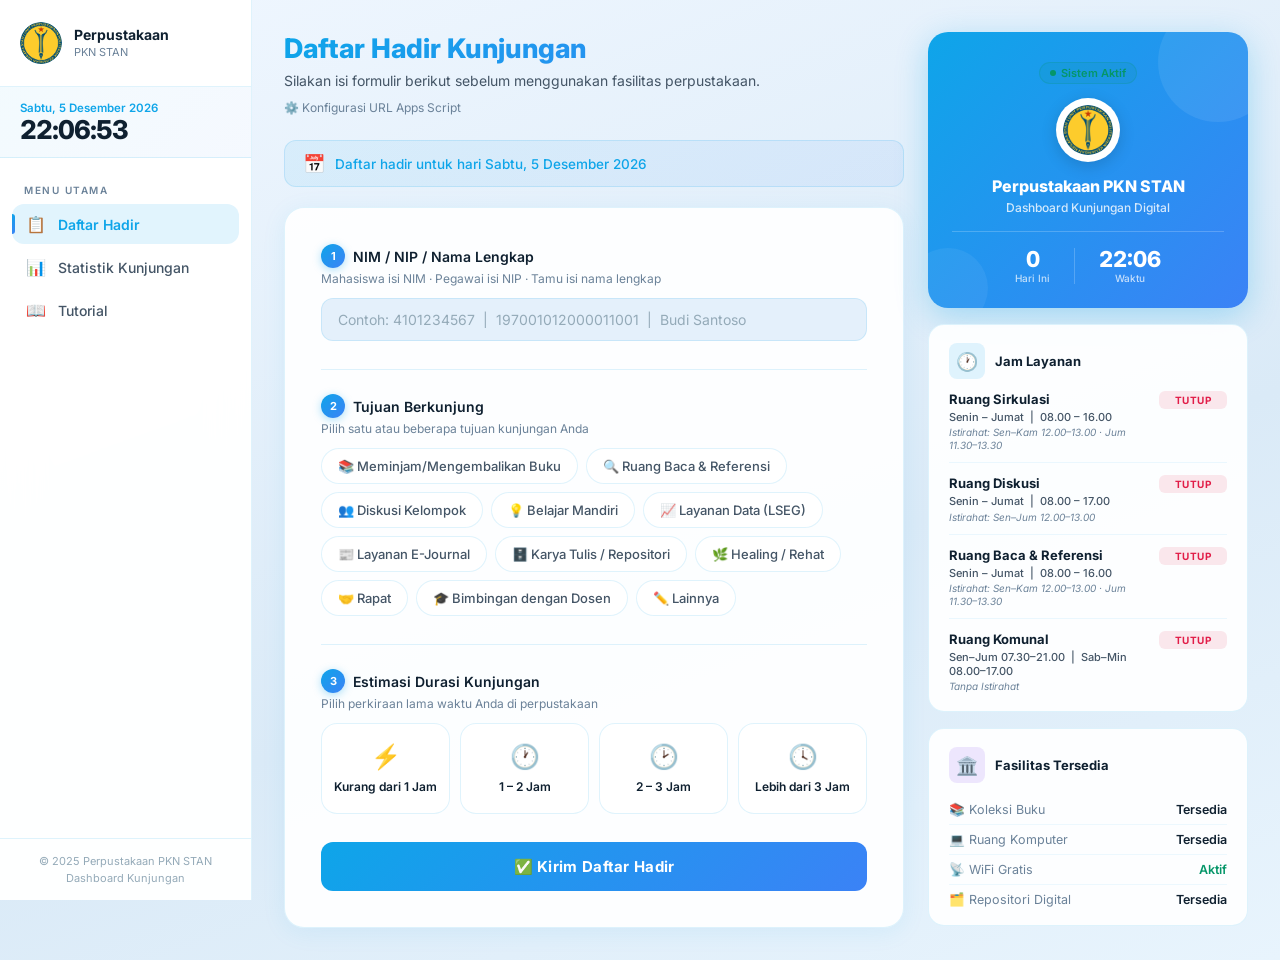
==== commit 831c30dd: "Add files via upload" ====
--- a/daftar-hadir.html
+++ b/daftar-hadir.html
@@ -141,6 +141,71 @@
     .aside-info-row .val { font-weight: 600; color: var(--text-primary); }
     .aside-info-row .val.open { color: var(--accent-emerald); }
     .aside-info-row .val.closed { color: var(--accent-rose); }
+
+    /* ── Aside: Room Status List ── */
+    .room-status-list {
+      display: flex;
+      flex-direction: column;
+      gap: 12px;
+      margin-top: 4px;
+    }
+    .room-status-item {
+      display: flex;
+      align-items: flex-start;
+      justify-content: space-between;
+      padding-bottom: 10px;
+      border-bottom: 1px solid rgba(14,165,233,0.08);
+      gap: 12px;
+    }
+    .room-status-item:last-child {
+      border-bottom: none;
+      padding-bottom: 0;
+    }
+    .room-info {
+      flex: 1;
+    }
+    .room-name {
+      font-size: 13px;
+      font-weight: 700;
+      color: var(--text-primary);
+      margin-bottom: 3px;
+    }
+    .room-hours {
+      font-size: 11px;
+      color: var(--text-secondary);
+      font-weight: 500;
+      margin-bottom: 2px;
+      line-height: 1.3;
+    }
+    .room-break {
+      font-size: 10px;
+      color: var(--text-muted);
+      font-style: italic;
+      line-height: 1.3;
+    }
+    .room-status-item .val {
+      font-size: 10px;
+      font-weight: 700;
+      padding: 3px 8px;
+      border-radius: var(--radius-xs);
+      text-transform: uppercase;
+      letter-spacing: 0.5px;
+      white-space: nowrap;
+      text-align: center;
+      min-width: 68px;
+    }
+    .room-status-item .val.open {
+      background: rgba(5, 150, 105, 0.1);
+      color: var(--accent-emerald);
+    }
+    .room-status-item .val.break {
+      background: rgba(217, 119, 6, 0.1);
+      color: var(--accent-amber);
+    }
+    .room-status-item .val.closed {
+      background: rgba(225, 29, 72, 0.1);
+      color: var(--accent-rose);
+    }
 
     .aside-tip-list { list-style: none; display: flex; flex-direction: column; gap: 8px; }
     .aside-tip-list li {
@@ -243,40 +308,41 @@
   <!-- Main Content -->
   <main class="main-content">
 
-    <!-- Page Header -->
-    <div class="page-header">
-      <h1>Daftar Hadir Kunjungan</h1>
-      <p class="page-description">Silakan isi formulir berikut sebelum menggunakan fasilitas perpustakaan.</p>
-      <button onclick="toggleConfig()" id="config-toggle-btn"
-        style="background:none;border:none;font-size:12px;cursor:pointer;color:var(--text-muted);
-               display:inline-flex;align-items:center;gap:4px;margin-top:8px;
-               font-family:'Inter',sans-serif;padding:0;transition:color 0.15s;">
-        ⚙️ Konfigurasi URL Apps Script
-      </button>
-    </div>
-
-    <!-- Config Panel -->
-    <div class="config-panel" id="config-panel" style="display:none;">
-      <div class="config-title">⚙️ Konfigurasi Apps Script URL</div>
-      <div class="config-input-group">
-        <input type="text" id="script-url-input"
-               placeholder="Tempel URL deployment Google Apps Script di sini...">
-        <button class="config-btn" id="save-url-btn">Simpan &amp; Aktifkan</button>
-      </div>
-      <div class="config-hint">
-        Masukkan URL deployment Google Apps Script agar data daftar hadir tersimpan ke Google Sheets.
-        Lihat <a href="tutorial.html">tutorial</a> untuk panduan langkah demi langkah.
-      </div>
-    </div>
-
-    <!-- Alert Box -->
-    <div id="alert-box" style="display:none;margin-bottom:18px;"></div>
-
     <!-- ── Two-column layout ── -->
     <div class="form-layout">
 
       <!-- LEFT: Form Column -->
       <div class="form-col">
+
+        <!-- Page Header -->
+        <div class="page-header">
+          <h1>Daftar Hadir Kunjungan</h1>
+          <p class="page-description">Silakan isi formulir berikut sebelum menggunakan fasilitas perpustakaan.</p>
+          <button onclick="toggleConfig()" id="config-toggle-btn"
+            style="background:none;border:none;font-size:12px;cursor:pointer;color:var(--text-muted);
+                   display:inline-flex;align-items:center;gap:4px;margin-top:8px;
+                   font-family:'Inter',sans-serif;padding:0;transition:color 0.15s;">
+            ⚙️ Konfigurasi URL Apps Script
+          </button>
+        </div>
+
+        <!-- Config Panel -->
+        <div class="config-panel" id="config-panel" style="display:none;">
+          <div class="config-title">⚙️ Konfigurasi Apps Script URL</div>
+          <div class="config-input-group">
+            <input type="text" id="script-url-input"
+                   placeholder="Tempel URL deployment Google Apps Script di sini...">
+            <button class="config-btn" id="save-url-btn">Simpan &amp; Aktifkan</button>
+          </div>
+          <div class="config-hint">
+            Masukkan URL deployment Google Apps Script agar data daftar hadir tersimpan ke Google Sheets.
+            Lihat <a href="tutorial.html">tutorial</a> untuk panduan langkah demi langkah.
+          </div>
+        </div>
+
+        <!-- Alert Box -->
+        <div id="alert-box" style="display:none;margin-bottom:18px;"></div>
+
 
         <!-- Date Banner -->
         <div class="date-banner" id="date-banner" style="margin-bottom:20px;">
@@ -453,33 +519,51 @@
             <div class="aside-card-icon sky">🕐</div>
             <div class="aside-card-title">Jam Layanan</div>
           </div>
-          <div class="aside-info-row">
-            <span class="lbl">Senin – Jumat</span>
-            <span class="val">08.00 – 16.00</span>
-          </div>
-          <div class="aside-info-row">
-            <span class="lbl">Sabtu – Minggu</span>
-            <span class="val closed">Tutup</span>
-          </div>
-          <div class="aside-info-row">
-            <span class="lbl">Status Sekarang</span>
-            <span class="val" id="aside-status">–</span>
-          </div>
-        </div>
-
-        <!-- Panduan Pengisian -->
-        <div class="aside-card" style="animation-delay:0.2s;">
-          <div class="aside-card-header">
-            <div class="aside-card-icon emerald">💡</div>
-            <div class="aside-card-title">Panduan Pengisian</div>
-          </div>
-          <ul class="aside-tip-list">
-            <li>Isi NIM (Mahasiswa) atau NIP (Pegawai) agar terdeteksi otomatis</li>
-            <li>Pilih semua tujuan yang sesuai dengan keperluan kunjungan</li>
-            <li>Pilih estimasi durasi yang paling mendekati rencana Anda</li>
-            <li>Klik <strong>Kirim Daftar Hadir</strong> untuk menyimpan data</li>
-          </ul>
-        </div>
+          <div class="room-status-list">
+            
+            <!-- Ruang Sirkulasi -->
+            <div class="room-status-item">
+              <div class="room-info">
+                <div class="room-name">Ruang Sirkulasi</div>
+                <div class="room-hours">Senin – Jumat &nbsp;|&nbsp; 08.00 – 16.00</div>
+                <div class="room-break">Istirahat: Sen–Kam 12.00–13.00 · Jum 11.30–13.30</div>
+              </div>
+              <span class="val" id="status-sirkulasi">–</span>
+            </div>
+
+            <!-- Ruang Diskusi -->
+            <div class="room-status-item">
+              <div class="room-info">
+                <div class="room-name">Ruang Diskusi</div>
+                <div class="room-hours">Senin – Jumat &nbsp;|&nbsp; 08.00 – 17.00</div>
+                <div class="room-break">Istirahat: Sen–Jum 12.00–13.00</div>
+              </div>
+              <span class="val" id="status-diskusi">–</span>
+            </div>
+
+            <!-- Ruang Baca & Referensi -->
+            <div class="room-status-item">
+              <div class="room-info">
+                <div class="room-name">Ruang Baca &amp; Referensi</div>
+                <div class="room-hours">Senin – Jumat &nbsp;|&nbsp; 08.00 – 16.00</div>
+                <div class="room-break">Istirahat: Sen–Kam 12.00–13.00 · Jum 11.30–13.30</div>
+              </div>
+              <span class="val" id="status-baca">–</span>
+            </div>
+
+            <!-- Ruang Komunal -->
+            <div class="room-status-item">
+              <div class="room-info">
+                <div class="room-name">Ruang Komunal</div>
+                <div class="room-hours">Sen–Jum 07.30–21.00 &nbsp;|&nbsp; Sab–Min 08.00–17.00</div>
+                <div class="room-break">Tanpa Istirahat</div>
+              </div>
+              <span class="val" id="status-komunal">–</span>
+            </div>
+
+          </div>
+        </div>
+
 
         <!-- Fasilitas -->
         <div class="aside-card" style="animation-delay:0.3s;">
@@ -522,14 +606,55 @@
       var el  = document.getElementById('aside-time-display');
       if (el) el.textContent = hh + ':' + mm;
 
-      var day    = now.getDay();
-      var hour   = now.getHours();
-      var isOpen = (day >= 1 && day <= 5) && (hour >= 8 && hour < 16);
-      var st     = document.getElementById('aside-status');
-      if (st) {
-        st.textContent  = isOpen ? 'Buka' : 'Tutup';
-        st.className    = 'val ' + (isOpen ? 'open' : 'closed');
+      var day  = now.getDay(); // 0 = Minggu, 1 = Senin, ..., 6 = Sabtu
+      var time = now.getHours() + now.getMinutes() / 60;
+
+      // 1 & 3: Ruang Sirkulasi & Ruang Baca & Referensi
+      function checkSirkulasiDanBaca() {
+        if (day >= 1 && day <= 5) {
+          if (day >= 1 && day <= 4) { // Senin - Kamis
+            if (time >= 12 && time < 13) return 'break';
+          } else if (day === 5) { // Jumat
+            if (time >= 11.5 && time < 13.5) return 'break';
+          }
+          if (time >= 8 && time < 16) return 'open';
+        }
+        return 'closed';
       }
+
+      // 2: Ruang Diskusi
+      function checkDiskusi() {
+        if (day >= 1 && day <= 5) {
+          if (time >= 12 && time < 13) return 'break';
+          if (time >= 8 && time < 17) return 'open';
+        }
+        return 'closed';
+      }
+
+      // 4: Ruang Komunal
+      function checkKomunal() {
+        if (day >= 1 && day <= 5) {
+          if (time >= 7.5 && time < 21) return 'open';
+        } else { // Sabtu - Minggu
+          if (time >= 8 && time < 17) return 'open';
+        }
+        return 'closed';
+      }
+
+      var labels = { open: 'Buka', break: 'Istirahat', closed: 'Tutup' };
+
+      function setStatus(id, status) {
+        var el = document.getElementById(id);
+        if (el) {
+          el.textContent = labels[status];
+          el.className = 'val ' + status;
+        }
+      }
+
+      setStatus('status-sirkulasi', checkSirkulasiDanBaca());
+      setStatus('status-diskusi', checkDiskusi());
+      setStatus('status-baca', checkSirkulasiDanBaca());
+      setStatus('status-komunal', checkKomunal());
     }
     updateAside();
     setInterval(updateAside, 30000);
